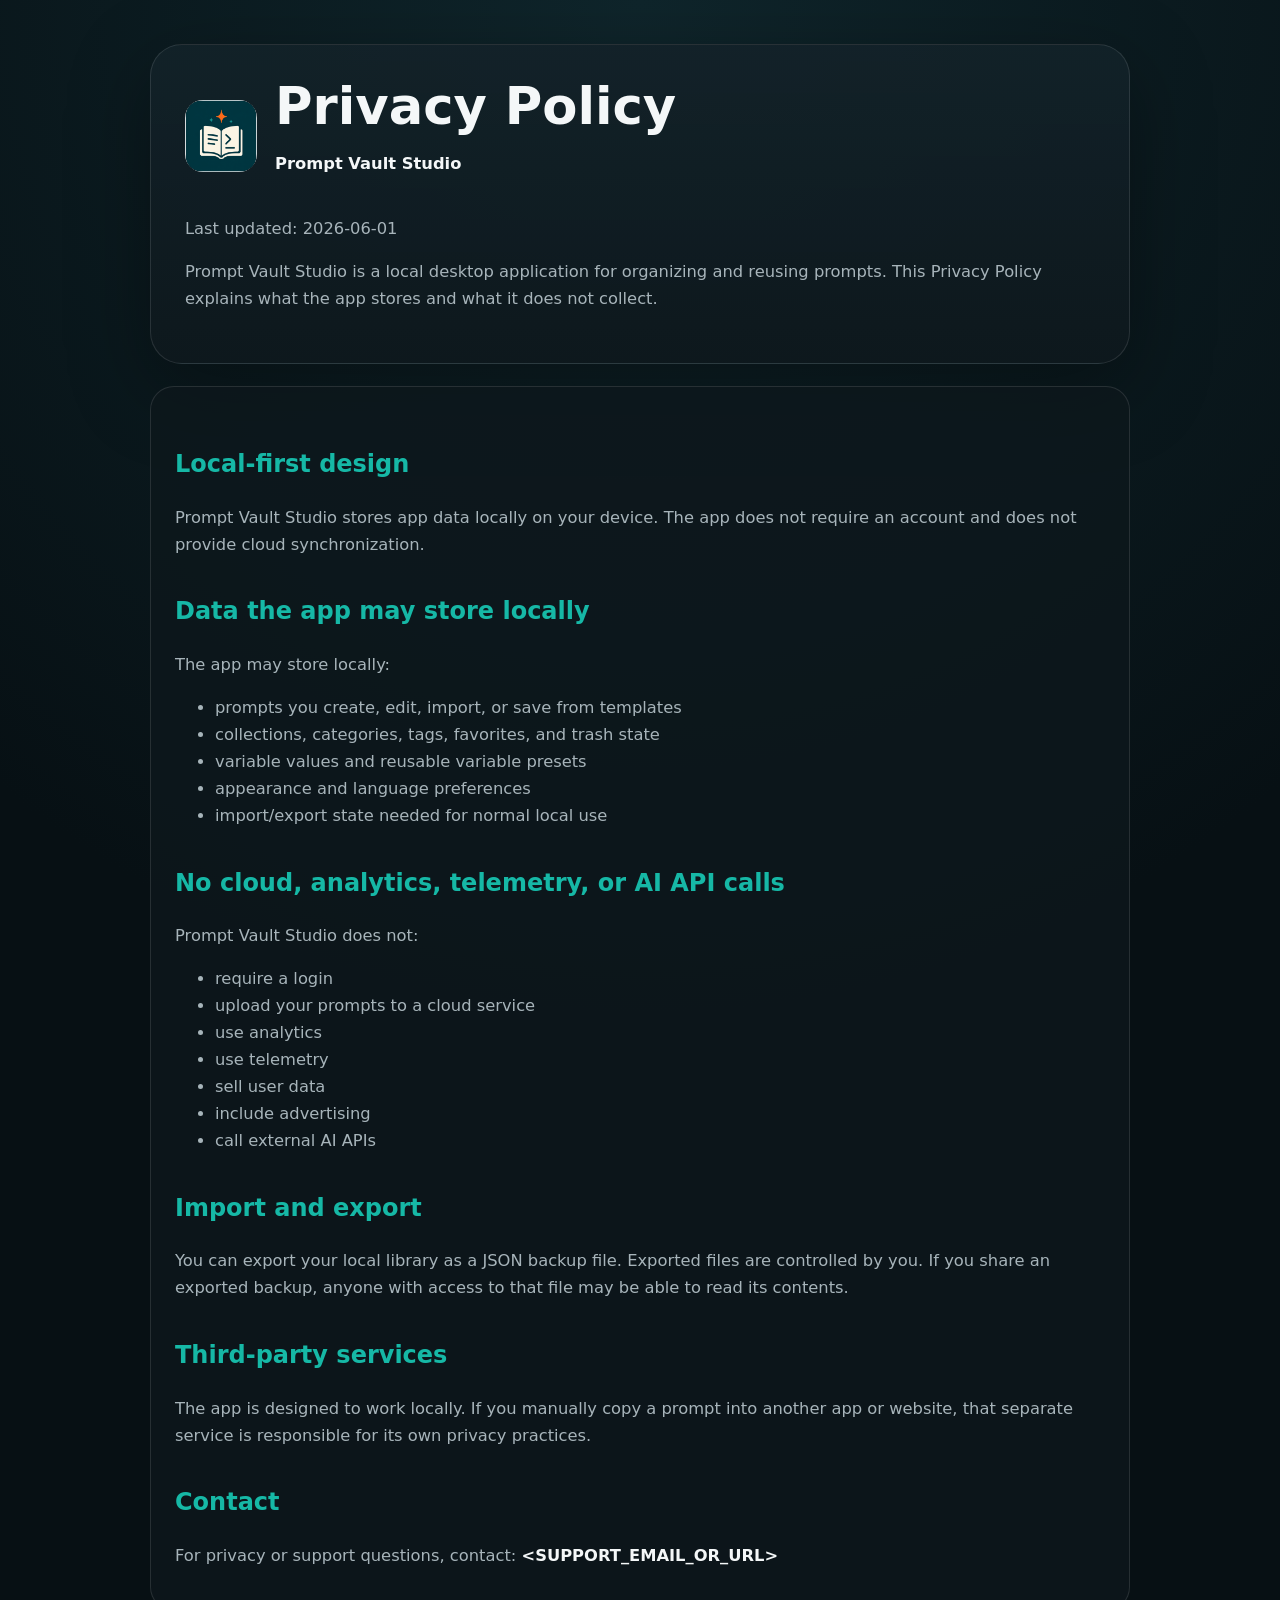
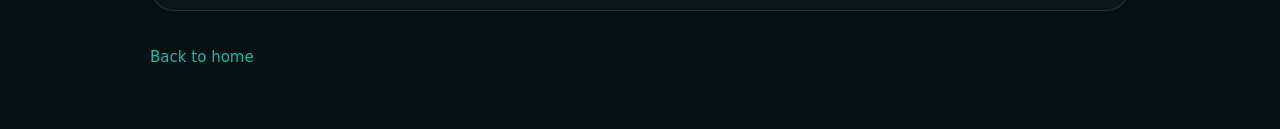
==== privacy.html @ 19276e96 "Add files via upload" ====
<!doctype html>
<html lang="en">
<head>
  <meta charset="utf-8">
  <meta name="viewport" content="width=device-width, initial-scale=1">
  <title>Privacy Policy — Prompt Vault Studio</title>
  <meta name="description" content="Privacy Policy for Prompt Vault Studio.">
  <link rel="stylesheet" href="styles.css">
  <link rel="icon" href="assets/icon-192.png">
</head>
<body>
  <main class="wrap">
    <section class="hero">
      <div class="brand">
        <img src="assets/icon-512.png" alt="Prompt Vault Studio icon">
        <div>
          <h1>Privacy Policy</h1>
          <p><strong>Prompt Vault Studio</strong></p>
        </div>
      </div>
      <p>Last updated: 2026-06-01</p>
      <p>
        Prompt Vault Studio is a local desktop application for organizing and reusing prompts.
        This Privacy Policy explains what the app stores and what it does not collect.
      </p>
    </section>

    <section class="card">
      <h2>Local-first design</h2>
      <p>
        Prompt Vault Studio stores app data locally on your device. The app does not require an account
        and does not provide cloud synchronization.
      </p>

      <h2>Data the app may store locally</h2>
      <p>The app may store locally:</p>
      <ul>
        <li>prompts you create, edit, import, or save from templates</li>
        <li>collections, categories, tags, favorites, and trash state</li>
        <li>variable values and reusable variable presets</li>
        <li>appearance and language preferences</li>
        <li>import/export state needed for normal local use</li>
      </ul>

      <h2>No cloud, analytics, telemetry, or AI API calls</h2>
      <p>Prompt Vault Studio does not:</p>
      <ul>
        <li>require a login</li>
        <li>upload your prompts to a cloud service</li>
        <li>use analytics</li>
        <li>use telemetry</li>
        <li>sell user data</li>
        <li>include advertising</li>
        <li>call external AI APIs</li>
      </ul>

      <h2>Import and export</h2>
      <p>
        You can export your local library as a JSON backup file. Exported files are controlled by you.
        If you share an exported backup, anyone with access to that file may be able to read its contents.
      </p>

      <h2>Third-party services</h2>
      <p>
        The app is designed to work locally. If you manually copy a prompt into another app or website,
        that separate service is responsible for its own privacy practices.
      </p>

      <h2>Contact</h2>
      <p>
        For privacy or support questions, contact:
        <strong>&lt;SUPPORT_EMAIL_OR_URL&gt;</strong>
      </p>
    </section>
    <p class="footer"><a href="index.html">Back to home</a></p>
  </main>
</body>
</html>
---- styles.css ----
:root {
  --bg: #071014;
  --panel: #0E181D;
  --panel-soft: #132229;
  --text: #F4F7F8;
  --muted: #A7B4BA;
  --border: rgba(255,255,255,.11);
  --teal: #16B8A6;
  --orange: #FF4A16;
}
* { box-sizing: border-box; }
body {
  margin: 0;
  font-family: Inter, ui-sans-serif, system-ui, -apple-system, BlinkMacSystemFont, "Segoe UI", sans-serif;
  background: radial-gradient(circle at top, #0f252b 0, var(--bg) 55%);
  color: var(--text);
  line-height: 1.65;
}
a { color: var(--teal); text-decoration: none; }
a:hover { text-decoration: underline; }
.wrap { width: min(980px, calc(100% - 40px)); margin: 0 auto; padding: 44px 0; }
.hero {
  border: 1px solid var(--border);
  background: linear-gradient(180deg, rgba(19,34,41,.92), rgba(14,24,29,.96));
  border-radius: 32px;
  padding: 34px;
  box-shadow: 0 24px 80px rgba(0,0,0,.35);
}
.brand { display: flex; gap: 18px; align-items: center; margin-bottom: 22px; }
.brand img { width: 72px; height: 72px; border-radius: 18px; }
h1 { font-size: clamp(2rem, 4vw, 3.4rem); line-height: 1.08; margin: 0 0 12px; }
h2 { color: var(--teal); margin-top: 34px; }
p, li { color: var(--muted); font-size: 1.02rem; }
strong { color: var(--text); }
.badges { display: flex; flex-wrap: wrap; gap: 10px; margin-top: 22px; }
.badge {
  border: 1px solid rgba(22,184,166,.25);
  background: rgba(22,184,166,.12);
  color: var(--text);
  padding: 8px 12px;
  border-radius: 999px;
}
.nav { display: flex; flex-wrap: wrap; gap: 12px; margin: 24px 0 0; }
.button {
  display: inline-flex; align-items: center; justify-content: center;
  padding: 11px 16px; border-radius: 14px;
  background: var(--orange); color: white; font-weight: 700;
}
.button.secondary { background: rgba(255,255,255,.06); border: 1px solid var(--border); }
.card {
  margin-top: 22px; padding: 24px; border-radius: 24px;
  background: rgba(14,24,29,.82); border: 1px solid var(--border);
}
.footer { margin-top: 34px; color: #718087; font-size: .94rem; }
code { color: var(--text); background: rgba(255,255,255,.07); padding: 2px 6px; border-radius: 8px; }
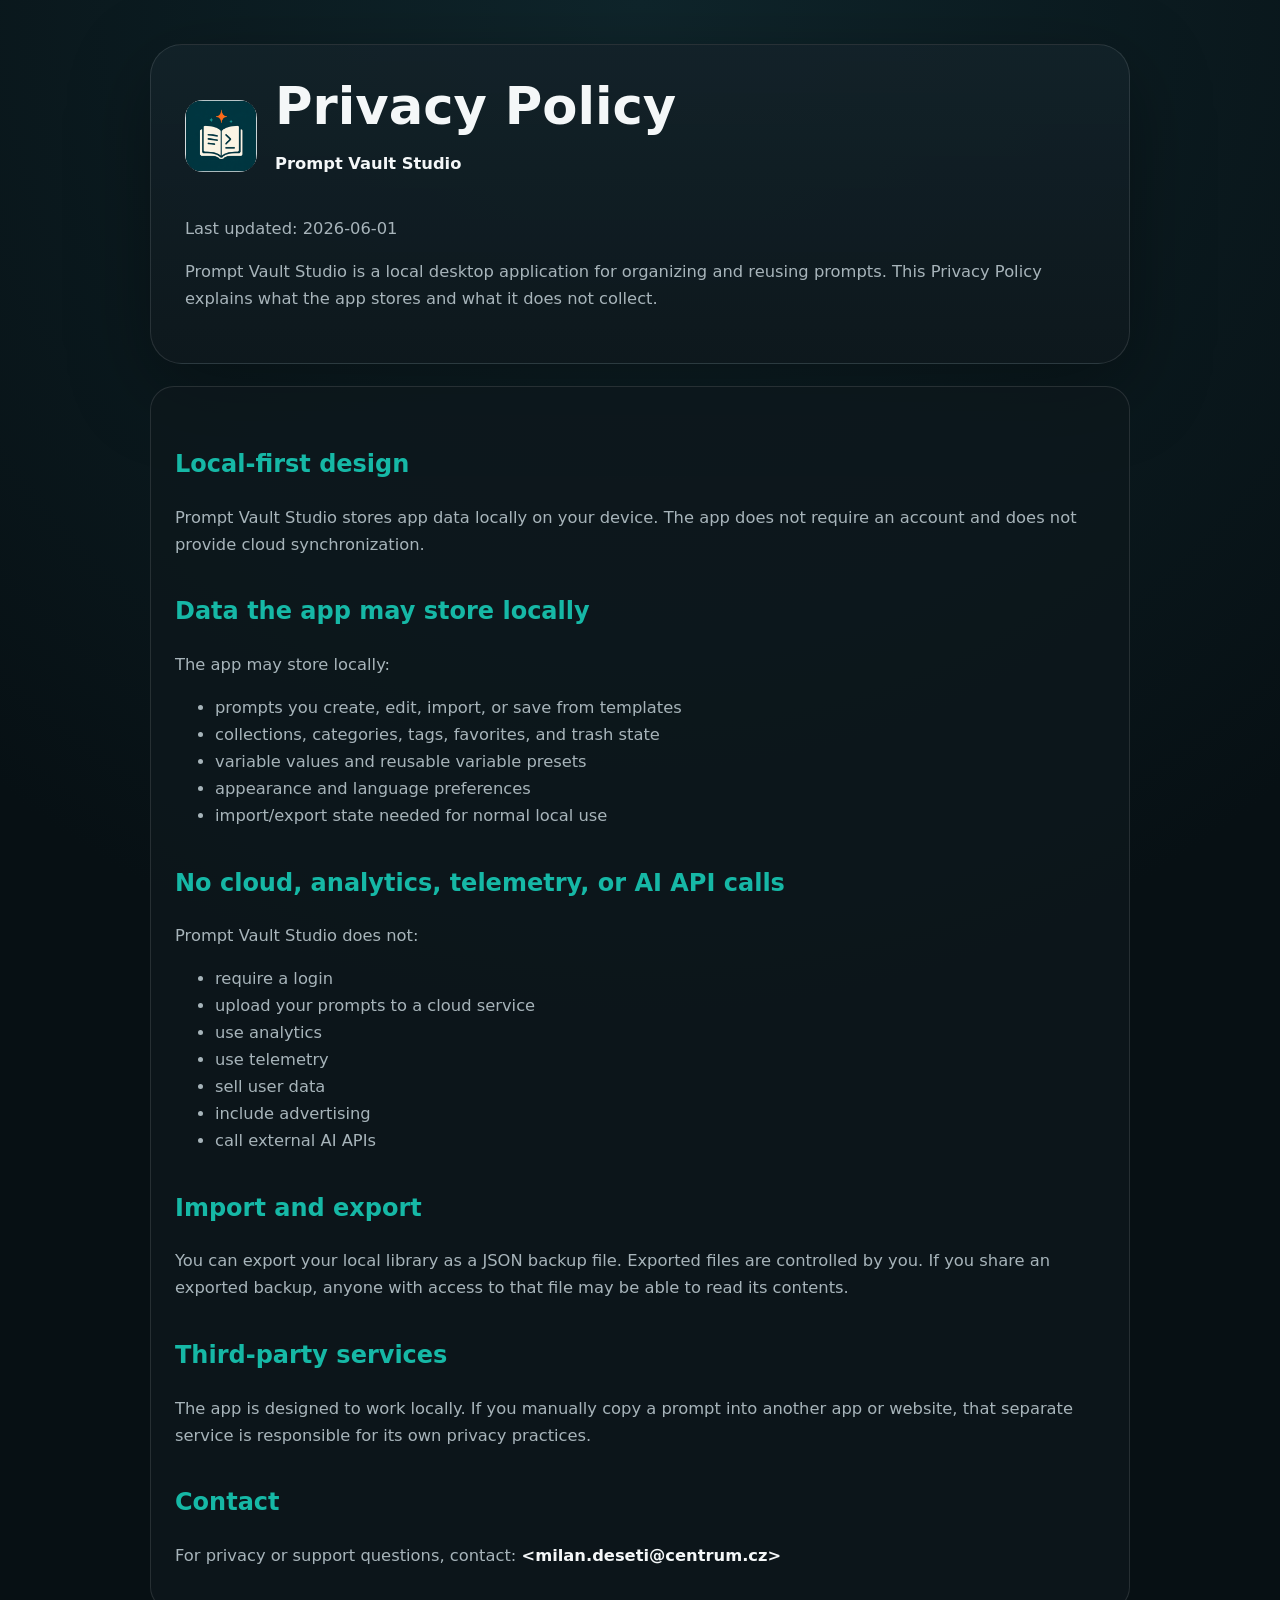
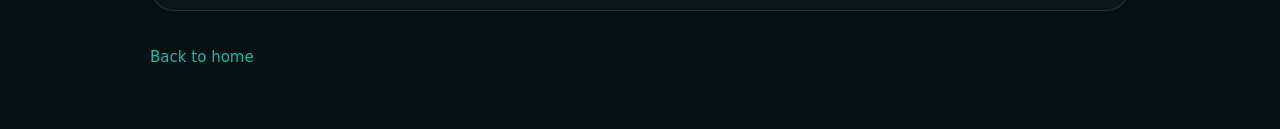
==== commit 3c6dfaef: "Update support contact email in privacy.html" ====
--- a/privacy.html
+++ b/privacy.html
@@ -69,7 +69,7 @@
       <h2>Contact</h2>
       <p>
         For privacy or support questions, contact:
-        <strong>&lt;SUPPORT_EMAIL_OR_URL&gt;</strong>
+        <strong>&lt;milan.deseti@centrum.cz&gt;</strong>
       </p>
     </section>
     <p class="footer"><a href="index.html">Back to home</a></p>
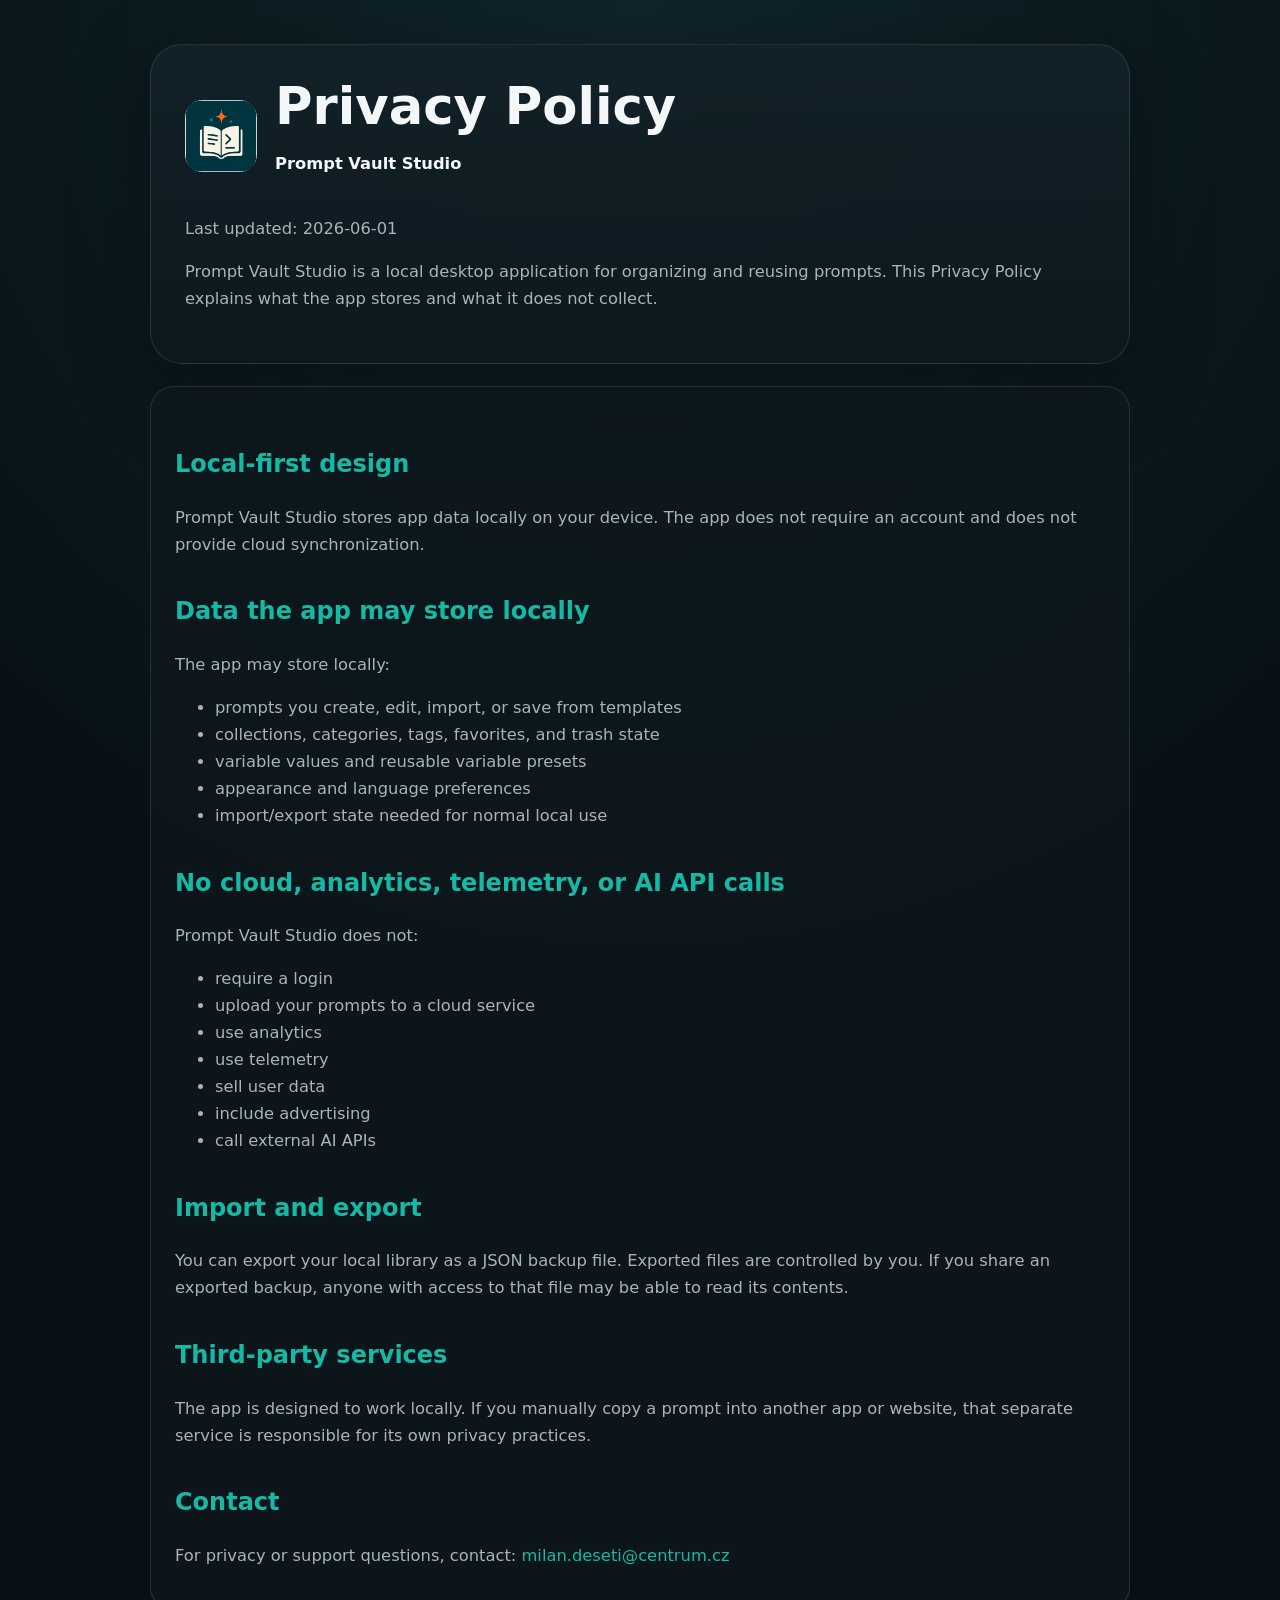
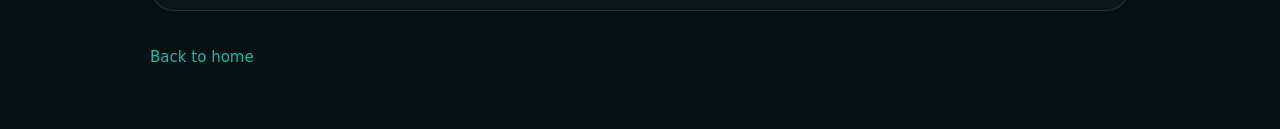
==== commit d78f9611: "Change email display to a mailto link" ====
--- a/privacy.html
+++ b/privacy.html
@@ -69,7 +69,7 @@
       <h2>Contact</h2>
       <p>
         For privacy or support questions, contact:
-        <strong>&lt;milan.deseti@centrum.cz&gt;</strong>
+        <a href="mailto:milan.deseti@centrum.cz">milan.deseti@centrum.cz</a>
       </p>
     </section>
     <p class="footer"><a href="index.html">Back to home</a></p>
